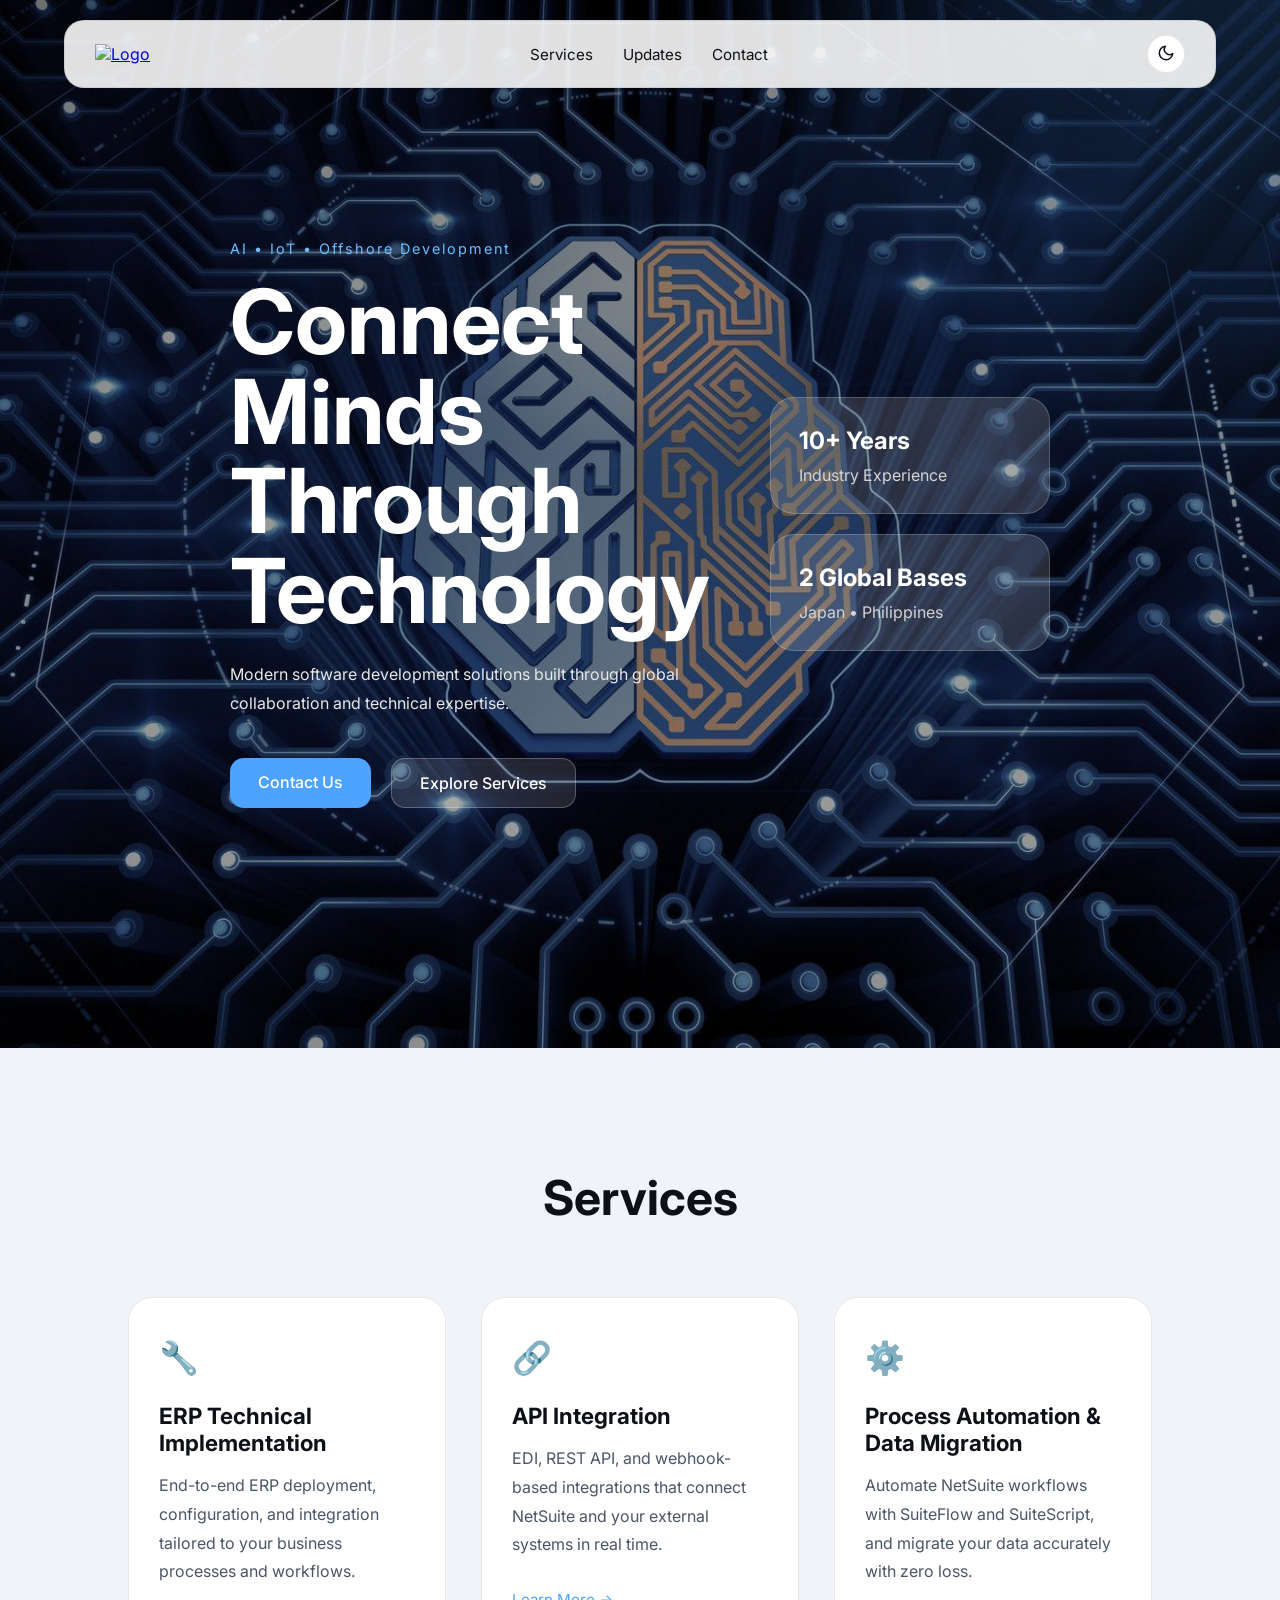
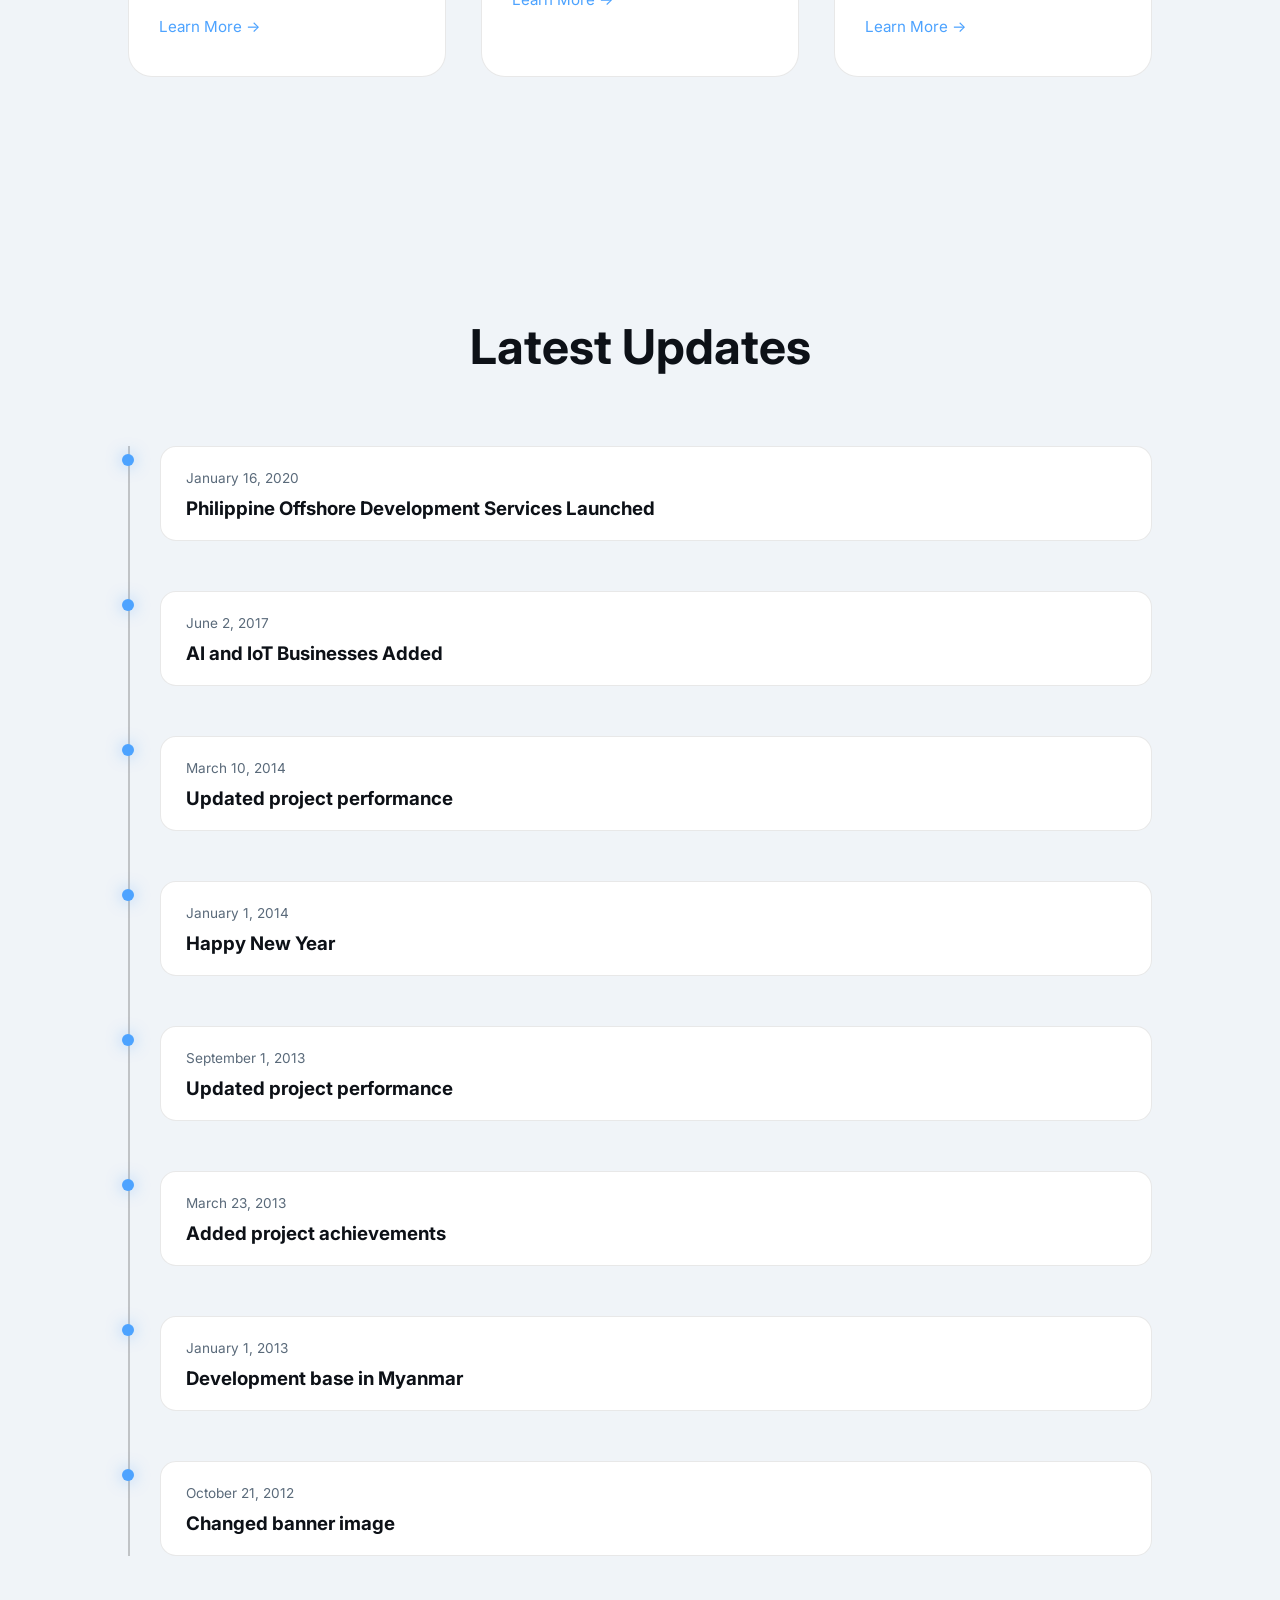
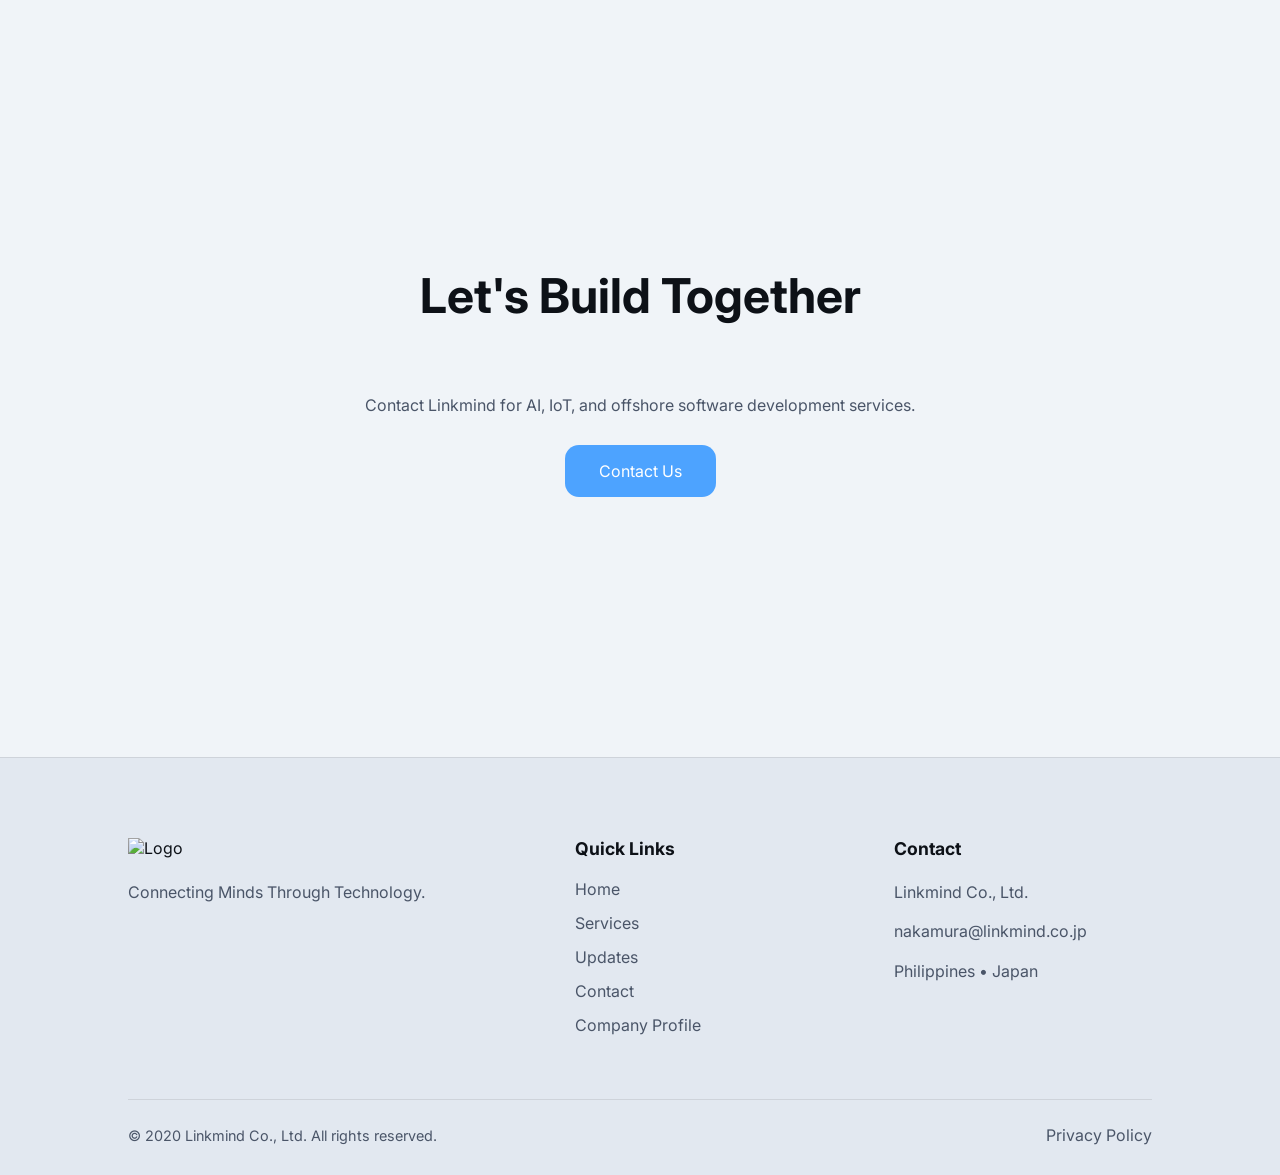
==== public/index.html @ dec4e2a1 "Big changes for new layout of website" ====
<!DOCTYPE html>
<html lang="en">

<head>
    <meta charset="UTF-8" />
    <meta name="viewport" content="width=device-width, initial-scale=1.0" />
    <title>LinkMind IT Solutions</title>
    <link rel="stylesheet" href="CSS/style.css" />
    <!-- Google Font -->
    <link href="https://fonts.googleapis.com/css2?family=Inter:wght@300;400;600&display=swap" rel="stylesheet">
    <link rel="stylesheet" href="https://cdnjs.cloudflare.com/ajax/libs/tabler-icons/3.35.0/tabler-icons.min.css">
</head>

<body>

    <!-- NAVBAR -->
    <header class="navbar">

        <a href="#hero">
            <img src="images/linkmind_logo.png" class="logo" alt="Logo">
        </a>

        <nav>
            <a href="#services">Services</a>
            <a href="#updates">Updates</a>
            <a href="#contact">Contact</a>
        </nav>

        <button class="theme-toggle" id="themeToggle" aria-label="Toggle light/dark mode">
            <span class="theme-icon"><svg xmlns="http://www.w3.org/2000/svg" width="18" height="18" viewBox="0 0 24 24" fill="none" stroke="currentColor" stroke-width="2" stroke-linecap="round" stroke-linejoin="round"><circle cx="12" cy="12" r="5"/><line x1="12" y1="1" x2="12" y2="3"/><line x1="12" y1="21" x2="12" y2="23"/><line x1="4.22" y1="4.22" x2="5.64" y2="5.64"/><line x1="18.36" y1="18.36" x2="19.78" y2="19.78"/><line x1="1" y1="12" x2="3" y2="12"/><line x1="21" y1="12" x2="23" y2="12"/><line x1="4.22" y1="19.78" x2="5.64" y2="18.36"/><line x1="18.36" y1="5.64" x2="19.78" y2="4.22"/></svg></span>
        </button>

    </header>


    <!-- HERO -->
    <section class="hero" id="hero">

        <div class="hero-overlay"></div>

        <div class="hero-container">

            <div class="hero-left fade">

                <p class="hero-tag">
                    AI • IoT • Offshore Development
                </p>

                <h1>
                    Connect Minds
                    <br>
                    Through Technology
                </h1>

                <p class="hero-description">
                    Modern software development solutions built through global collaboration and technical expertise.
                </p>

                <div class="hero-buttons">

                    <a href="#contact" class="hero-btn primary-btn">
                        Contact Us
                    </a>

                    <a href="#services" class="hero-btn secondary-btn">
                        Explore Services
                    </a>

                </div>

            </div>

            <div class="hero-right fade">

                <div class="hero-card">
                    <h3>10+ Years</h3>
                    <p>Industry Experience</p>
                </div>

                <div class="hero-card">
                    <h3>2 Global Bases</h3>
                    <p>Japan • Philippines </p>
                </div>

            </div>

        </div>

    </section>
    <!-- SERVICES -->
    <section id="services">

        <h2 class="section-title fade">
            Services
        </h2>

        <div class="services-grid">

            <div class="service-card fade" id="openErpModal">
                <div class="service-icon">🔧</div>
                <h3>ERP Technical Implementation</h3>
                <p>
                    End-to-end ERP deployment, configuration, and integration tailored to your business processes and workflows.
                </p>
                <span class="service-link">Learn More →</span>
            </div>

            <div class="service-card fade" id="openApiModal">
                <div class="service-icon">🔗</div>
                <h3>API Integration</h3>
                <p>
                    EDI, REST API, and webhook-based integrations that connect NetSuite and your external systems in real time.
                </p>
                <span class="service-link">Learn More →</span>
            </div>

            <div class="service-card fade" id="openAutoModal">
                <div class="service-icon">⚙️</div>
                <h3>Process Automation & Data Migration</h3>
                <p>
                    Automate NetSuite workflows with SuiteFlow and SuiteScript, and migrate your data accurately with zero loss.
                </p>
                <span class="service-link">Learn More →</span>
            </div>

        </div>

    </section>
        </div>
    </div>
    </div>

    <div id="companyModal" class="modal">

        <div class="modal-content">

            <span class="close-company">&times;</span>

            <h2 class="line-border text-color">Company Profile</h2>

            <div class="modal-scroll">
                <div class="modal-body">

                    <p>
                        Linkmind Inc.'s vision is to "connect people's hearts through IT."
                        While social networks allow sharing, they may not bridge generations
                        or cultural differences. Link Mind aims to connect minds in the real world.
                    </p>

                    <h3>Company Information</h3>
                    <ul>
                        <li><strong>Company Name:</strong> Linkmind Co., Ltd</li>
                        <li><strong>Date of Establishment:</strong> October 10, 2012</li>
                        <li><strong>Capital:</strong> 1,000,000 yen</li>
                        <li><strong>Representative:</strong> Takashi Nakamura</li>
                        <li><strong>Address:</strong> 4-40-12 Maekawa, Kawaguchi City, Saitama</li>
                        <li><strong>Contact:</strong> 080-1282-5854</li>
                    </ul>

                    <h3>Main Business Partners</h3>
                    <ul>
                        <li>Realcom Co., Ltd.</li>
                        <li>Orange One Co., Ltd.</li>
                        <li>TeamLab Co., Ltd.</li>
                        <li>Ubitec Co., Ltd.</li>
                        <li>Hinokiya Group Co., Ltd.</li>
                        <li>Haseko Systems Co., Ltd.</li>
                        <li>Change Co., Ltd.</li>
                        <li>Toyota Boshoku Asia</li>
                        <li>Wonder Corporation Co., Ltd.</li>
                        <li>AXSEED Co., Ltd.</li>
                        <li>Infobrain Co., Ltd.</li>
                        <li>OVOL ICT Solutions Inc.</li>
                        <li>Alitas Corporation</li>
                        <li>Technical Brain Co., Ltd.</li>
                        <li>Move Co., Ltd.</li>
                        <li>Tripod Works Co., Ltd.</li>
                        <li>X-Mobile Inc.</li>
                        <li>Manpower Group, Inc.</li>
                        <li>Zizon Co., Ltd.</li>
                        <li>Yamada Homes Co., Ltd.</li>
                        <li>National Institute of Health and Medical Sciences</li>
                        <li>Tama Home Co., Ltd.</li>
                    </ul>

                </div>
            </div>

        </div>
    </div>

    <!-- ERP MODAL -->
    <div id="erpModal" class="modal">
        <div class="modal-content">
            <span class="close-erp">&times;</span>
            <h2>ERP Technical Implementation</h2>
            <p style="color:#a0a0a0;margin-bottom:10px;">Oracle NetSuite — end-to-end implementation delivery</p>
            <hr class="modal-divider">

            <h3>What We Deliver</h3>
            <p>We provide full-cycle Oracle NetSuite implementation — from discovery and configuration through integration, testing, go-live, and post-launch support. Our team ensures your NetSuite environment is built to match your exact business processes, with every module, workflow, and customisation aligned before you go live.</p>

            <h3>Implementation Phases</h3>
            <ul>
                <li><strong>System Configuration</strong> — set up NetSuite modules (Financials, Inventory, CRM, Procurement), configure custom fields, forms, roles, and permissions aligned to your business structure</li>
                <li><strong>SuiteScript & SuiteFlow Customisation</strong> — develop custom scripts and workflows to handle business logic that goes beyond NetSuite's native configuration capabilities</li>
                <li><strong>Integration</strong> — connect NetSuite with your existing platforms such as e-commerce, payroll, and third-party tools via REST API, or EDI</li>
                <li><strong>Testing</strong> — conduct unit testing, system integration testing, and guided user acceptance testing with your team to validate every process before go-live</li>
                <li><strong>Post-Launch Support</strong> — hypercare support, bug resolution, performance monitoring, and ongoing NetSuite optimisation after go-live</li>
            </ul>

            <h3>Platforms & Technologies</h3>
            <ul>
                <li>Oracle NetSuite (ERP, CRM)</li>
                <li>SuiteCloud Development Framework (SDF)</li>
                <li>SuiteScript 2.x, SuiteFlow</li>
                <li>NetSuite REST API</li>
            </ul>

            <h3>Industries Served</h3>
            <p>We deliver NetSuite implementations across a range of industries, applying industry-specific module configurations and best practices to each engagement — with offshore delivery support from our Philippines and Japan teams.</p>
        </div>
    </div>

    <!-- API INTEGRATION MODAL -->
    <div id="apiModal" class="modal">
        <div class="modal-content">
            <span class="close-api">&times;</span>
            <h2>API Integration</h2>
            <p style="color:#a0a0a0;margin-bottom:10px;">Connecting your systems seamlessly — from REST APIs to real-time event-driven integrations.</p>
            <hr class="modal-divider">

            <h3>What We Deliver</h3>
            <p>We design, build, and maintain integrations that allow your business systems to communicate reliably in real time — eliminating data silos, reducing manual effort, and keeping your operations in sync across platforms.</p>

            <h3>1. API Integration (REST & Custom APIs)</h3>
            <p>We connect your platforms through modern REST APIs and custom-built integration layers, ensuring your data moves accurately and securely between systems.</p>
            <ul>
                <li><strong>NetSuite EDI Integration</strong> — map and sync EDI documents directly into NetSuite records such as Sales Orders, Vendor Bills, and Item Fulfillments</li>
                <li><strong>NetSuite REST API</strong> — read and write NetSuite records (Customers, Orders, Inventory, Financials) via REST</li>
                <li><strong>Custom RESTful APIs</strong> — design and build purpose-built APIs that expose your business logic to internal tools or third-party platforms</li>
                <li><strong>Authentication & Security</strong> — OAuth 2.0, Token-Based Auth, and API key management with HTTPS/TLS encryption on all endpoints</li>
            </ul>

            <h3>2. Webhook & Event-Based Integration</h3>
            <p>We implement event-driven architectures that allow NetSuite and your external systems to send and receive real-time data the moment something happens — no polling, no delays.</p>
            <ul>
                <li><strong>Outbound Webhooks from NetSuite</strong> — trigger instant notifications to external systems when records are created or updated (e.g. new Sales Order, fulfilled shipment, approved invoice)</li>
                <li><strong>Inbound Webhooks to NetSuite</strong> — receive real-time events from external platforms and automatically create or update NetSuite records</li>
                <li><strong>NetSuite SuiteScript Event Listeners</strong> — use User Event and Scheduled Scripts to react to record changes and push data to external endpoints in real time</li>
                <li><strong>End-to-End Event Logging</strong> — full audit trail of every event sent and received, with alerting for failed deliveries or unexpected payloads</li>
            </ul>

            <h3>Our Approach</h3>
            <p>We take an integration-first mindset — mapping your data flows before writing a single line of code, validating every field transformation, and building with error recovery in mind so your integrations stay reliable long after go-live.</p>
        </div>
    </div>

    <!-- PROCESS AUTOMATION & DATA MIGRATION MODAL -->
    <div id="autoModal" class="modal">
        <div class="modal-content">
            <span class="close-auto">&times;</span>
            <h2>Process Automation & Data Migration</h2>
            <p style="color:#a0a0a0;margin-bottom:10px;">Streamline your NetSuite workflows and move your data with confidence.</p>
            <hr class="modal-divider">

            <h3>What We Deliver</h3>
            <p>We help businesses eliminate manual bottlenecks and transition data safely into NetSuite — ensuring your operations run efficiently from day one and your records are accurate, complete, and ready to use.</p>

            <h3>1. Process Automation</h3>
            <p>We identify repetitive, manual tasks inside and around NetSuite and replace them with reliable automated workflows — freeing your team to focus on higher-value work.</p>
            <ul>
                <li><strong>NetSuite Workflow Automation (SuiteFlow)</strong> — configure approval flows, status transitions, email alerts, and field updates that trigger automatically based on record changes or scheduled conditions</li>
                <li><strong>SuiteScript Automation</strong> — write custom User Event, Scheduled, and Map/Reduce scripts to handle complex business logic that goes beyond native workflow capabilities</li>
                <li><strong>Saved Search & Report Scheduling</strong> — automate the delivery of key reports and saved searches to stakeholders on a daily, weekly, or monthly basis</li>
                <li><strong>Transaction Auto-Generation</strong> — automatically create Sales Orders, Purchase Orders, Invoices, or Fulfillments based on triggers such as inventory thresholds, customer activity, or incoming EDI/API data</li>
            </ul>

            <h3>2. Data Migration</h3>
            <p>We plan and execute structured, validated data migrations into NetSuite — whether you are moving from a legacy ERP, spreadsheets, or another platform — with zero data loss and minimal business disruption.</p>
            <ul>
                <li><strong>Data Assessment & Mapping</strong> — analyse your source data, identify gaps and duplicates, and map each field to the correct NetSuite record type (Customers, Vendors, Items, Transactions, etc.)</li>
                <li><strong>Data Cleansing & Standardisation</strong> — normalise formats, resolve inconsistencies, and enrich records before import to ensure clean, reliable data in NetSuite from day one</li>
                <li><strong>NetSuite CSV Import</strong> — use NetSuite's native CSV Import tool to load records accurately while respecting validation rules and mandatory fields</li>
                <li><strong>Post-Migration Reconciliation</strong> — verify record counts, financial balances, and key fields after migration to confirm data integrity before decommissioning legacy systems</li>
            </ul>

            <h3>Tools & Technologies</h3>
            <ul>
                <li>NetSuite SuiteFlow, SuiteScript 2.x (User Event, Scheduled, Map/Reduce, RESTlet)</li>
                <li>NetSuite CSV Import</li>
                <li>Excel / Google Sheets for data preparation and mapping templates</li>
            </ul>
        </div>
    </div>

    <!-- LATEST UPDATES -->
    <section class="news-section" id="updates">

        <h2 class="section-title fade">
            Latest Updates
        </h2>

        <div class="timeline">

            <div class="timeline-item fade">
                <div class="timeline-dot"></div>

                <div class="timeline-content">
                    <span class="date">January 16, 2020</span>

                    <h3 class="toggle">Philippine Offshore Development Services Launched</h3>

                    <div class="content-wrapper"><div class="content">
                        <p>
                            Linkmind Apps and Testing Inc., Angeles, Philippines, since January 2020 we have begun
                            accepting offshore software development services.
                        </p>
                        <p>
                            The cost per person-month is about 20～30% lower than the cost in Japan. In principle, the
                            service is in English, but a bridge SE (interpreter and engineer leader)
                        </p>
                        <p>
                            can be added to the development system (similar to the cost per person-month in Japan), so
                            contract development in Japanese is possible.
                        </p>
                        <p>
                            We have a wealth of young talent in the Philippines, so we will strengthen our recruitment
                            efforts in the future and further enhance our system.
                        </p>
                    </div></div>
                </div>
            </div>

            <div class="timeline-item fade">
                <div class="timeline-dot"></div>

                <div class="timeline-content">
                    <span class="date">June 2, 2017</span>

                    <h3 class="toggle">AI and IoT Businesses Added</h3>

                    <div class="content-wrapper"><div class="content">
                        <p>
                            We have launched a new AI and IoT business based on the know-how we have accumulated so far.
                        </p>
                    </div></div>
                </div>
            </div>
            <div class="timeline-item fade">
                <div class="timeline-dot"></div>

                <div class="timeline-content">
                    <span class="date">March 10, 2014</span>

                    <h3 class="toggle">Updated project performance</h3>

                    <div class="content-wrapper"><div class="content">
                        <p style="margin-bottom: 10px;">
                            Below, we have added the project results for September 2013 ～ February 2014.
                        </p>
                        <ul>
                            <li>
                                <p>- Work process management iPad app & management server system development</p>
                            </li>
                            <li>
                                <p>- Development of iOS7 compatible apps for existing iOS6 compatible iPad apps</p>
                            </li>
                        </ul>
                    </div></div>
                </div>
            </div>

            <div class="timeline-item fade">
                <div class="timeline-dot"></div>

                <div class="timeline-content">
                    <span class="date">January 1, 2014</span>

                    <h3 class="toggle">Happy New Year</h3>

                    <div class="content-wrapper"><div class="content">
                        <p>
                            Last year, we were able to proceed with the business together with all involved parties, and
                            we
                            were able to close the first fiscal year with a profit. Thank you very much.
                        </p>
                        <p>
                            We continued to work with you from October onwards for the second season onwards, and we
                            were
                            able to welcome the start of the new year safely.
                        </p>
                        <p>
                            This year, we will not only continue the work we have done so far, but will also challenge
                            ourselves to become a source of business for ourselves.
                        </p>
                        <p>
                            Thank you for your continued support this year.
                        </p>
                        <p style="margin-top: 20px;">
                            <strong>Representative Director Takashi Nakamura</strong>
                        </p>

                    </div></div>
                </div>
            </div>

            <div class="timeline-item fade">
                <div class="timeline-dot"></div>

                <div class="timeline-content">
                    <span class="date">September 1, 2013</span>

                    <h3 class="toggle">Updated project performance</h3>

                    <div class="content-wrapper"><div class="content">
                        <p style="margin-bottom: 10px;">
                            Below, April ～ August 2013 Project performance Added.
                        </p>
                        <ul>
                            <li>
                                <p>- Remote control server migration support for mobile carriers</p>
                            </li>
                            <li>
                                <p>- E-learning system development</p>
                            </li>
                            <li>
                                <p>- Survey entry system development</p>
                            </li>
                            <li>
                                <p>- SMS delivery service development</p>
                            </li>
                            <li>
                                <p>- Windows Remote Management Library Development</p>
                            </li>
                            <li>
                                <p>- Work Process Management iPad App & Management Server System Requirements Definition
                                </p>
                            </li>
                            <li>
                                <p>- Electronic approval system support services</p>
                            </li>
                            <li>
                                <p>- Digital processing support for electronic magazines</p>
                            </li>
                        </ul>

                    </div></div>
                </div>
            </div>

            <div class="timeline-item fade">
                <div class="timeline-dot"></div>

                <div class="timeline-content">
                    <span class="date">March 23, 2013</span>

                    <h3 class="toggle">Added project achievements</h3>

                    <div class="content-wrapper"><div class="content">
                        <p>
                            I think it's hard to tell from the names of each service what they're involved in or what
                            areas
                            they have strengths in,
                        </p>
                        <p>
                            so I can't include customer names or details of the cases, but I'd like you to refer to
                            them.
                        </p>
                        <p>
                            Thanks to you, we have been able to get involved in many projects in the six months since we
                            were established. Thank you very much.
                        </p>
                        <p>
                            From now on, we will focus on developing products and services independently so that we can
                            make
                            suggestions and contributions to our customers.
                        </p>
                        <p style="margin-top: 10px;">
                            We would like to continue to look forward to your continued support.
                        </p>

                    </div></div>
                </div>
            </div>

            <div class="timeline-item fade">
                <div class="timeline-dot"></div>

                <div class="timeline-content">
                    <span class="date">January 1, 2013</span>

                    <h3 class="toggle">Development base in Myanmar</h3>

                    <div class="content-wrapper"><div class="content">
                        <p style="margin-bottom: 10px;">
                            Happy New Year 2013. We would like to thank you for your continued support this year.
                        </p>
                        <p>
                            In December, we were able to connect with Myanmar and decided to create an offshore
                            development
                            base in Yangon.
                        </p>
                        <p>
                            We would like to start by partnering with local companies, securing and developing human
                            resources, and develop our business in Japan with a competitive edge.
                        </p>
                        <p>
                            From now on, we will focus on developing products and services independently so that we can
                            make
                            suggestions and contributions to our customers.
                        </p>
                        <p>
                            If you are a company considering expanding into Myanmar, please feel free to contact us and
                            we
                            will help you link with local networks, including those other than IT infrastructure.
                        </p>

                    </div></div>
                </div>
            </div>

            <div class="timeline-item fade">
                <div class="timeline-dot"></div>

                <div class="timeline-content">
                    <span class="date">October 21, 2012</span>

                    <h3 class="toggle">Changed banner image</h3>

                    <div class="content-wrapper"><div class="content">
                        <p style="margin-bottom: 10px;">
                            The origin of the company name is "link mind" ＝ "connect the heart".
                        </p>
                        <p>
                            In soccer, it's like forming a circle and trying to unite everyone.
                        </p>
                        <p>
                            I hope to be able to work in the power of IT to connect minds in real-world situations,
                        </p>
                        <p>
                            specifically bridging the gap between customers and engineers, and engineers and engineers.
                            With
                            that in mind, we changed the banner.
                        </p>

                    </div></div>
                </div>
            </div>

        </div>

    </section>

    <!-- CONTACT -->
    <section class="contact-cta" id="contact">

        <h2 class="section-title fade">
            Let's Build Together
        </h2>

        <p class="contact-description fade">
            Contact Linkmind for AI, IoT, and offshore software development services.
        </p>

        <button class="contact-open-btn fade" id="openContactModal">
            Contact Us
        </button>

        <div class="contact-modal" id="contactModal">

            <div class="contact-modal-content fade">

                <span class="contact-close">&times;</span>

                <h2>Contact Linkmind</h2>

                <p class="modal-subtitle">
                    Software Development & Offshore Services
                </p>

                <form id="contactForm">

                    <div class="input-group">
                        <input type="text" name="name" required>
                        <label>Name</label>
                    </div>

                    <div class="input-group">
                        <input type="tel" name="phone" inputmode="numeric" pattern="[0-9+\-\s()]+" required onkeypress="return /[0-9+\-\s()]/.test(event.key)" oninput="this.value=this.value.replace(/[^0-9+\-\s()]/g,'')">
                        <label>Phone Number</label>
                    </div>

                    <div class="input-group">
                        <input type="email" name="email" required pattern="[a-zA-Z0-9._%+\-]+@[a-zA-Z0-9.\-]+\.[a-zA-Z]{2,}" title="Please enter a valid email address (e.g. name@gmail.com)" oninput="this.setCustomValidity('')" oninvalid="this.setCustomValidity('Please enter a valid email address (e.g. name@gmail.com)')">
                        <label>Email Address</label>
                    </div>

                    <div class="input-group">
                        <textarea name="message" rows="5" required></textarea>
                        <label>Message</label>
                    </div>

                    <button type="submit" class="send-btn">
                        Send Message
                    </button>

                </form>

            </div>

        </div>
    </section>


    <!-- FOOTER -->
    <footer class="footer">

        <div class="footer-container">

            <!-- LEFT -->

            <div class="footer-brand">

                <img src="images/linkmind_logo.png" class="footer-logo" alt="Logo">

                <p>
                    Connecting Minds Through Technology.
                </p>

            </div>


            <!-- CENTER -->

            <div class="footer-links">

                <h3>Quick Links</h3>

                <a href="#hero">Home</a>

                <a href="#services">Services</a>

                <a href="#updates">Updates</a>

                <a href="#contact">Contact</a>

                <a href="#" id="openCompanyModal">Company Profile</a>

            </div>


            <!-- RIGHT -->

            <div class="footer-contact">

                <h3>Contact</h3>

                <p>Linkmind Co., Ltd.</p>

                <p>nakamura@linkmind.co.jp</p>

                <p>Philippines • Japan</p>

            </div>

        </div>


        <!-- BOTTOM -->

        <div class="footer-bottom">

            <p>
                © 2020 Linkmind Co., Ltd. All rights reserved.
            </p>

            <a href="privacy.html">
                Privacy Policy
            </a>

        </div>
        <div id="toast">
            <div id="toast-icon" class="toast-icon-wrap"><i id="toast-icon-i" class="ti"></i></div>
            <div class="toast-text">
                <p id="toast-title"></p>
                <p id="toast-sub"></p>
            </div>
        </div>
    </footer>

    <script src="JS/fade_effect.js"></script>
    <script src="JS/company_profile.js"></script>
    <script src="JS/updates_toggle.js"></script>
    <script src="JS/homeshrink_effect.js"></script>
    <script src="JS/contact_modal.js"></script>
    <script src="JS/contactForm.js"></script>
    <script src="JS/show_toast.js"></script>
    <script src="JS/services_modal.js"></script>
    <script src="JS/theme_toggle.js"></script>

</body>

</html>
---- public/CSS/style.css ----
* 
{
  margin: 0;
  padding: 0;
  box-sizing: border-box;
  font-family: 'Inter', sans-serif;
}

html {
  scroll-behavior: smooth;
}

body {
  background-color: #0f0f0f;
}

body::before {
  content: "";
  position: fixed;
  inset: 0;
  background: radial-gradient(circle at top, rgba(77,163,255,0.08), transparent 50%);
  pointer-events: none;
}

.container {
  max-width: 1200px;
  margin: auto;
}

.navbar {
  position: fixed;
  will-change: transform;
  transform: translateZ(0);
  top: 20px;
  left: 50%;
  transform: translateX(-50%);

  width: 90%;
  max-width: 1200px;

  display: flex;
  justify-content: space-between;
  align-items: center;

  padding: 14px 30px;

  background: rgba(15,15,15,0.55);
  border: 1px solid rgba(255,255,255,0.08);

  border-radius: 20px;

  z-index: 9999;
}

.navbar nav {
  display: flex;
  gap: 30px;
}

.navbar nav a {
  color: #ffffff;
  text-decoration: none;
  font-size: 0.95rem;
  transition: 0.3s;
}

.navbar nav a:hover {
  color: #4da3ff;
}

.logo {
  height: clamp(28px, 5vw, 42px);
  width: auto;
}
/* HERO SECTION */
.hero {
  position: relative;
  min-height: 100vh;
  background:
  linear-gradient(to bottom,
  rgba(0,0,0,0.65),
  rgba(0,0,0,0.55)),
  url("../images/cover_photo.jpg") center/cover no-repeat;

  display: flex;
  align-items: center;

  overflow: hidden;
}

.hero-overlay {
  position: absolute;
  inset: 0;

  background:
  radial-gradient(circle at top right,
  rgba(77,163,255,0.18),
  transparent 35%);
}

.hero-container {
  position: relative;
  z-index: 2;

  width: 100%;
  max-width: 1300px;

  margin: auto;

  padding: 120px 10%;

  display: grid;
  grid-template-columns: 1fr 1fr;
  gap: 60px;

  align-items: center;
}

.hero-left {
  color: white;
}

.hero-tag {
  color: #4da3ff;
  margin-bottom: 20px;
  letter-spacing: 2px;
  font-size: 0.9rem;
}

.hero-left h1 {
  font-size: clamp(3rem, 7vw, 6rem);
  line-height: 1;
  margin-bottom: 25px;
}

.hero-description {
  color: #d0d0d0;
  line-height: 1.8;
  max-width: 600px;
  margin-bottom: 40px;
}

.hero-buttons {
  display: flex;
  gap: 20px;
  flex-wrap: wrap;
}

.hero-btn {
  padding: 14px 28px;
  border-radius: 14px;
  text-decoration: none;
  transition: 0.3s;
  font-weight: 500;
}

.hero-btn:hover {
  transform: translateY(-2px);
  box-shadow: 0 10px 25px rgba(77,163,255,0.2);
}

.primary-btn {
  background: #4da3ff;
  color: white;
}

.primary-btn:hover {
  transform: translateY(-3px);
}

.secondary-btn {
  border: 1px solid rgba(255,255,255,0.15);
  color: white;
  background: rgba(255,255,255,0.05);
}

.secondary-btn:hover {
  background: rgba(255,255,255,0.1);
}

.hero-right {
  display: flex;
  flex-direction: column;
  gap: 20px;
}

.hero-card {
  padding: 28px;

  background: rgba(255,255,255,0.06);

  border: 1px solid rgba(255,255,255,0.08);

  border-radius: 24px;
  color: white;
  transition: transform 0.25s ease, border-color 0.25s ease;
}

.hero-card:hover {
  transform: translateY(-5px);
  transition: transform 0.25s ease, border-color 0.25s ease;
  border-color: rgba(77,163,255,0.4);
}

.hero-card h3 {
  font-size: 1.5rem;
  margin-bottom: 10px;
}

.hero-card p {
  color: #bdbdbd;
}


/* =========================
   SERVICES SECTION
========================= */

#services {
  background: #0f0f0f;
  color: white;
}

section {
  padding: 120px 10%;
}

.section-title {
  color: white;
  text-align: center;
  font-size: clamp(2rem, 4vw, 3rem);
  margin-bottom: 70px;
}

.services-grid {
  display: grid;
  grid-template-columns: repeat(auto-fit, minmax(280px, 1fr));
  gap: 35px;
}

.service-card {
  background: #181818;
  border: 1px solid rgba(255,255,255,0.08);
  border-radius: 24px;
  padding: 40px 30px;
  transition: transform 0.25s ease, border-color 0.25s ease;
  cursor: pointer;
  position: relative;
  overflow: hidden;
  contain: layout style;
  transform: translateZ(0);
}

.service-card::before {
  content: "";

  position: absolute;
  inset: 0;

  background:
  radial-gradient(circle at top right,
  rgba(77,163,255,0.12),
  transparent 40%);

  opacity: 0;

  transition: 0.4s;
}

.service-card:hover::before {
  opacity: 1;
}

.service-card:hover {
  transform: translateY(-6px);
  transition: transform 0.25s ease, border-color 0.25s ease;
  border-color: rgba(77,163,255,0.3);
}

.service-icon {
  font-size: 2rem;
  margin-bottom: 25px;
}

.service-card h3 {
  color: white;
  font-size: 1.4rem;
  margin-bottom: 15px;
}

.service-card p {
  color: #a9a9a9;
  line-height: 1.8;
  margin-bottom: 30px;
}

.service-link {
  color: #4da3ff;
  font-size: 0.95rem;
}

/* =========================
   MOBILE RESPONSIVE
========================= */

@media (max-width: 900px) {

  .hero-container {
    grid-template-columns: 1fr;
  }

  .hero-right {
    margin-top: 20px;
  }

  .navbar {
    padding: 12px 20px;
  }

  .navbar nav {
    gap: 15px;
  }

}

@media (max-width: 600px) {

  .navbar nav a {
    font-size: 0.8rem;
  }

  .hero-left h1 {
    line-height: 1.1;
  }

  .hero-buttons {
    flex-direction: column;
  }

  .hero-btn {
    width: 100%;
    text-align: center;
  }

}

/* ANIMATION */
.fade {
  opacity: 0;
  transform: translateY(24px);
  transition: opacity 0.5s ease, transform 0.5s ease;
  will-change: opacity, transform;
}

.fade.show {
  opacity: 1;
  transform: translateY(0);
  will-change: auto;
}

.modal {
  position: fixed;
  inset: 0;
  background: rgba(0,0,0,0.82);
  display: none;
  justify-content: center;
  align-items: center;
  z-index: 99999;
  padding: 20px;
  transform: translateZ(0);
}

.modal-content {
  width: 100%;
  max-width: 850px;
  max-height: 90vh;
  overflow-y: auto;
  background: #141414;
  border: 1px solid rgba(255,255,255,0.08);
  border-radius: 30px;
  padding: 50px;
  position: relative;
  animation: modalFade 0.25s ease;
  color: white;
  will-change: transform, opacity;
  transform: translateZ(0);
  overscroll-behavior: contain;
}


/* Smooth animation */

@keyframes modalFade {
  from { opacity: 0; transform: translateY(16px); }
  to   { opacity: 1; transform: translateY(0); }
}

/* Close button */
.close, .close-project, .close-company, .close-contact, .close-erp, .close-api, .close-auto {
   position: absolute;

  top: 20px;
  right: 25px;

  font-size: 28px;

  cursor: pointer;

  color: #ffffff;

  transition: 0.3s;
}

.modal-content h2 {

  font-size: 2.3rem;

  margin-bottom: 15px;
}

.modal-content h3 {

  margin-top: 35px;

  margin-bottom: 15px;

  color: #4da3ff;

  font-size: 1.2rem;
}

.modal-content p {

  color: #c2c2c2;

  line-height: 1.9;
}

.modal-content ul {

  margin-top: 15px;

  padding-left: 25px;
}

.modal-content li {

  color: #bdbdbd;

  margin-bottom: 10px;

  line-height: 1.7;
}


/* Divider */

.modal-divider {

  margin: 30px 0;

  border-top: 1px solid rgba(255,255,255,0.08);
}


/* Scrollbar */

.modal-content::-webkit-scrollbar {
  width: 6px;
}

.modal-content::-webkit-scrollbar-thumb {

  background: rgba(255,255,255,0.15);

  border-radius: 20px;
}

.timeline {
  position: relative;
  margin-top: 60px;
  padding-left: 30px;
  border-left: 2px solid var(--timeline-line);
}

.timeline-item {
  position: relative;
  margin-bottom: 50px;
}

.timeline-dot {
  position: absolute;
  left: -38px;
  top: 8px;
  width: 12px;
  height: 12px;
  border-radius: 50%;
  background: #4da3ff;
  box-shadow: 0 0 15px rgba(77,163,255,0.5);
}

.timeline-content {
  background: var(--card-bg);
  padding: 20px 25px;
  border-radius: 16px;
  border: 1px solid var(--border);
  transition: transform 0.25s ease, border-color 0.25s ease;
}

.timeline-content:hover {
  transform: translateY(-4px);
  border-color: rgba(77,163,255,0.3);
}

.date {
  font-size: 0.85rem;
  color: #888;
}

.timeline-content h3 {
  margin-top: 10px;
  color: white;
  cursor: pointer;
  transition: 0.3s;
}

.timeline-content h3:hover {
  color: #4da3ff;
}

.content-wrapper {
  display: grid;
  grid-template-rows: 0fr;
  transition: grid-template-rows 0.4s ease;
}

.timeline-item.active .content-wrapper {
  grid-template-rows: 1fr;
}

.content {
  overflow: hidden;
  color: #bbb;
  min-height: 0;
}

.timeline-item.active .content {
  margin-top: 10px;
}

/* =========================
   CONTACT CTA
========================= */

.contact-cta {
  text-align: center;
  padding: 140px 10%;
}

.contact-description {
  color: #888;
}

.contact-open-btn {
  margin-top: 30px;

  padding: 16px 34px;

  border: none;

  border-radius: 14px;

  background: #4da3ff;

  color: white;

  font-size: 1rem;

  cursor: pointer;

}

.contact-open-btn:hover {
  transform: translateY(-3px);

  box-shadow: 0 10px 25px rgba(77,163,255,0.3);
}


/* =========================
   CONTACT MODAL
========================= */

.contact-modal {
  position: fixed;
  inset: 0;
  background: rgba(0,0,0,0.82);
  display: none;
  justify-content: center;
  align-items: center;
  z-index: 99999;
  transform: translateZ(0);
}

.contact-modal-content {
  width: 90%;
  max-width: 550px;
  background: #141414;
  border: 1px solid rgba(255,255,255,0.08);
  border-radius: 28px;
  padding: 50px 40px;
  position: relative;
  animation: modalFade 0.25s ease;
  will-change: transform, opacity;
  transform: translateZ(0);
  overscroll-behavior: contain;
}

/* modalFade defined above */

.contact-modal-content h2 {
  color: white;
  margin-bottom: 10px;
}

.modal-subtitle {
  color: #999;
  margin-bottom: 35px;
}

.contact-close {
  position: absolute;
  top: 20px;
  right: 25px;

  font-size: 28px;

  color: white;

  cursor: pointer;
}


/* =========================
   INPUTS
========================= */

.input-group {
  position: relative;
  margin-bottom: 28px;
}

.input-group input,
.input-group textarea {
  width: 100%;

  padding: 18px 15px;

  background: rgba(255,255,255,0.04);

  border: 1px solid rgba(255,255,255,0.08);

  border-radius: 14px;

  color: white;

  outline: none;

  font-size: 1rem;
}

.input-group label {
  position: absolute;

  left: 16px;
  top: 18px;

  color: #888;

  pointer-events: none;

  transition: 0.3s;

  background: transparent;
}

.input-group input:focus + label,
.input-group input:valid + label,
.input-group textarea:focus + label,
.input-group textarea:valid + label {

  top: -10px;

  left: 12px;

  font-size: 0.8rem;

  color: #4da3ff;

  background: #141414;

  padding: 0 6px;
}

.send-btn {
  width: 100%;

  padding: 16px;

  border: none;

  border-radius: 14px;

  background: #4da3ff;

  color: white;

  font-size: 1rem;

  cursor: pointer;

  transition: 0.3s;
}

.send-btn:hover {
  transform: translateY(-2px);

  box-shadow: 0 10px 25px rgba(77,163,255,0.25);
}

.footer {

  background: #0b0b0b;

  border-top: 1px solid rgba(255,255,255,0.08);

  padding: 80px 10% 30px;

  margin-top: 120px;
}

.footer-container {

  display: grid;

  grid-template-columns:
  1.5fr
  1fr
  1fr;

  gap: 60px;

  margin-bottom: 50px;
}


/* Brand */

.footer-brand p {

  color: #999;

  margin-top: 20px;

  line-height: 1.8;

  max-width: 300px;
}

.footer-logo {

  height: 45px;

  width: auto;
}


/* Links */

.footer-links h3,
.footer-contact h3 {

  color: white;

  margin-bottom: 20px;

  font-size: 1.1rem;
}

.footer-links {

  display: flex;

  flex-direction: column;
}

.footer-links a {

  color: #999;

  text-decoration: none;

  margin-bottom: 14px;

  transition: 0.3s;
}

.footer-links a:hover {

  color: #4da3ff;

  transform: translateX(4px);
}


/* Contact */

.footer-contact p {

  color: #999;

  margin-bottom: 12px;

  line-height: 1.7;
}


/* Bottom */

.footer-bottom {

  padding-top: 25px;

  border-top: 1px solid rgba(255,255,255,0.08);

  display: flex;

  justify-content: space-between;

  align-items: center;

  flex-wrap: wrap;

  gap: 20px;
}

.footer-bottom p {

  color: #777;

  font-size: 0.9rem;
}

.footer-bottom a {

  color: #999;

  text-decoration: none;

  transition: 0.3s;
}

.footer-bottom a:hover {

  color: #4da3ff;
}


/* =========================
   MOBILE
========================= */

@media (max-width: 900px) {

  .footer-container {

    grid-template-columns: 1fr;

    gap: 40px;
  }

  .footer-bottom {

    flex-direction: column;

    align-items: flex-start;
  }

}

#toast {
  position: fixed;
  top: 30px;
  right: 30px;

  display: flex;
  align-items: center;
  gap: 12px;

  min-width: 280px;
  max-width: 360px;

  padding: 14px 18px;

  border-radius: 14px;

  border: 0.5px solid transparent;

  z-index: 999999;

  opacity: 0;

  transform: translateY(-20px);

  transition: opacity 0.3s ease, transform 0.3s ease;

  pointer-events: none;
}

#toast.show {
  opacity: 1;
  transform: translateY(0);
}

.toast-icon-wrap {
  width: 32px;
  height: 32px;
  border-radius: 50%;
  display: flex;
  align-items: center;
  justify-content: center;
  flex-shrink: 0;
  border: 1.5px solid transparent;
}

.toast-icon-wrap i {
  font-size: 16px;
}

.toast-text {
  flex: 1;
  min-width: 0;
}

#toast-title {
  font-size: 14px;
  font-weight: 600;
  margin: 0 0 2px;
}

#toast-sub {
  font-size: 12px;
  margin: 0;
  color: rgba(255,255,255,0.75);
}

/* SENDING — blue */
#toast.sending {
  background: #0d2b4f;
  border-color: #4da3ff;
}
#toast.sending .toast-icon-wrap {
  background: rgba(77,163,255,0.15);
  border-color: #4da3ff;
}
#toast.sending .toast-icon-wrap i,
#toast.sending #toast-title {
  color: #7cc0ff;
}

/* SUCCESS — green */
#toast.success {
  background: #0f3322;
  border-color: #22c55e;
}
#toast.success .toast-icon-wrap {
  background: rgba(34,197,94,0.15);
  border-color: #22c55e;
}
#toast.success .toast-icon-wrap i,
#toast.success #toast-title {
  color: #4ade80;
}

/* ERROR — red */
#toast.error {
  background: #3a1414;
  border-color: #ef4444;
}
#toast.error .toast-icon-wrap {
  background: rgba(239,68,68,0.15);
  border-color: #ef4444;
}
#toast.error .toast-icon-wrap i,
#toast.error #toast-title {
  color: #f87171;
}

/* NETWORK — amber */
#toast.network {
  background: #3a2a0d;
  border-color: #f59e0b;
}
#toast.network .toast-icon-wrap {
  background: rgba(245,158,11,0.15);
  border-color: #f59e0b;
}
#toast.network .toast-icon-wrap i,
#toast.network #toast-title {
  color: #fbbf24;
}

body.light #toast-sub {
  color: rgba(0,0,0,0.6);
}

body.light #toast.sending   { background: #e6f1fb; }
body.light #toast.success   { background: #eafaf0; }
body.light #toast.error     { background: #fdecea; }
body.light #toast.network   { background: #fef6e6; }


/* =========================
   THEME VARIABLES
========================= */

:root {
  --bg:           #0f0f0f;
  --bg-secondary: #181818;
  --card-bg:      #181818;
  --modal-bg:     #141414;
  --text:         #ffffff;
  --text-muted:   #a9a9a9;
  --text-subtle:  #bdbdbd;
  --border:       rgba(255,255,255,0.08);
  --accent:       #4da3ff;
  --navbar-bg:    rgba(15,15,15,0.85);
  --hero-overlay: rgba(0,0,0,0.65);
  --hero-overlay2:rgba(0,0,0,0.55);
  --glow:         rgba(77,163,255,0.08);
  --footer-bg:    #0b0b0b;
  --input-bg:     rgba(255,255,255,0.04);
  --input-border: rgba(255,255,255,0.08);
  --overlay-bg:   rgba(0,0,0,0.82);
  --timeline-line: rgba(255,255,255,0.15);
}

body.light {
  --bg:           #f0f4f8;
  --bg-secondary: #ffffff;
  --card-bg:      #ffffff;
  --modal-bg:     #ffffff;
  --text:         #0d1117;
  --text-muted:   #4a5568;
  --text-subtle:  #5a6a7a;
  --border:       rgba(0,0,0,0.09);
  --accent:       #1a7fd4;
  --navbar-bg:    rgba(255,255,255,0.88);
  --hero-overlay: rgba(0,0,0,0.45);
  --hero-overlay2:rgba(0,0,0,0.35);
  --glow:         rgba(26,127,212,0.06);
  --footer-bg:    #e2e8f0;
  --input-bg:     rgba(0,0,0,0.04);
  --input-border: rgba(0,0,0,0.12);
  --overlay-bg:   rgba(0,0,0,0.6);
  --timeline-line: rgba(0,0,0,0.2);
}


/* =========================
   APPLY THEME VARS
========================= */

body {
  background-color: var(--bg);
  color: var(--text);
  transition: background-color 0.3s ease, color 0.3s ease;
}

body::before {
  background: radial-gradient(circle at top, var(--glow), transparent 50%);
}

.navbar {
  background: var(--navbar-bg);
  border-color: var(--border);
}

.navbar nav a {
  color: var(--text);
}

#services,
.why-section,
.news-section {
  background: var(--bg);
}

.section-title {
  color: var(--text);
}

.service-card {
  background: var(--card-bg);
  border-color: var(--border);
}

.service-card h3 {
  color: var(--text);
}

.service-card p {
  color: var(--text-muted);
}

.hero {
  background:
    linear-gradient(to bottom, var(--hero-overlay), var(--hero-overlay2)),
    url("../images/cover_photo.jpg") center/cover no-repeat;
}

.hero-card {
  background: rgba(255,255,255,0.06);
  border-color: var(--border);
}

body.light .hero-card {
  background: rgba(255,255,255,0.18);
}

.hero-card p {
  color: var(--text-subtle);
}

.modal {
  background: var(--overlay-bg);
}

.modal-content {
  background: var(--modal-bg);
  border-color: var(--border);
  color: var(--text);
}

.modal-content p {
  color: var(--text-muted);
}

.modal-content li {
  color: var(--text-subtle);
}

.contact-modal {
  background: var(--overlay-bg);
}

.contact-modal-content {
  background: var(--modal-bg);
  border-color: var(--border);
}

.contact-modal-content h2 {
  color: var(--text);
}

.input-group input,
.input-group textarea {
  background: var(--input-bg);
  border-color: var(--input-border);
  color: var(--text);
}

.input-group label {
  color: var(--text-muted);
}

.input-group input:focus + label,
.input-group input:valid + label,
.input-group textarea:focus + label,
.input-group textarea:valid + label {
  background: var(--modal-bg);
}

.timeline-content {
  background: var(--card-bg);
  border-color: var(--border);
}

.timeline-content h3 {
  color: var(--text);
}

.content {
  color: var(--text-muted);
}

.footer {
  background: var(--footer-bg);
  border-color: var(--border);
}

.footer-brand p,
.footer-links a,
.footer-contact p,
.footer-bottom p {
  color: var(--text-muted);
}

.footer-links h3,
.footer-contact h3 {
  color: var(--text);
}

.footer-bottom {
  border-color: var(--border);
}

.footer-bottom a {
  color: var(--text-muted);
}

.date {
  color: var(--text-subtle);
}

.hero-description {
  color: var(--text-subtle);
}

.secondary-btn {
  border-color: var(--border);
  color: var(--text);
}

body.light .secondary-btn {
  background: rgba(0,0,0,0.06);
  border-color: rgba(0,0,0,0.15);
}

.contact-description {
  color: var(--text-muted);
}

.modal-subtitle {
  color: var(--text-muted);
}


/* =========================
   THEME TOGGLE BUTTON
========================= */

.theme-toggle {
  background: var(--card-bg);
  border: 1px solid var(--border);
  border-radius: 50%;
  width: 38px;
  height: 38px;
  display: flex;
  align-items: center;
  justify-content: center;
  cursor: pointer;
  color: #ffffff;
  transition: border-color 0.25s ease, transform 0.25s ease, background 0.3s ease, color 0.3s ease;
  flex-shrink: 0;
}

body.light .theme-toggle {
  color: #0d1117;
}

.theme-toggle:hover {
  border-color: var(--accent);
  transform: scale(1.1) rotate(15deg);
}

/* =========================
   HERO TEXT — always white (dark image overlay)
========================= */
.hero-left,
.hero-left h1,
.hero-card h3 {
  color: #ffffff !important;
}

.hero-tag {
  color: #6dbfff !important;
}

.hero-description {
  color: #e8e8e8 !important;
}

.hero-card p {
  color: #d4d4d4 !important;
}

body.light .hero-card {
  background: rgba(255,255,255,0.15);
  border-color: rgba(255,255,255,0.2);
}

body.light .secondary-btn {
  color: #ffffff;
  background: rgba(255,255,255,0.12);
  border-color: rgba(255,255,255,0.25);
}

/* Timeline toggle text */
body.light .timeline-content h3 {
  color: var(--text);
}

/* Modal close button always visible */
.close, .close-project, .close-company,
.close-erp, .close-api, .close-auto {
  color: var(--text);
}

/* Section backgrounds */
body.light #services,
body.light .news-section,
body.light .contact-cta {
  background: var(--bg);
}

/* Footer links always readable */
body.light .footer-links a:hover,
body.light .footer-bottom a:hover,
body.light .navbar nav a:hover {
  color: var(--accent);
}
/* Remove number input spinners */
input[type="number"]::-webkit-inner-spin-button,
input[type="number"]::-webkit-outer-spin-button {
  -webkit-appearance: none;
  margin: 0;
}
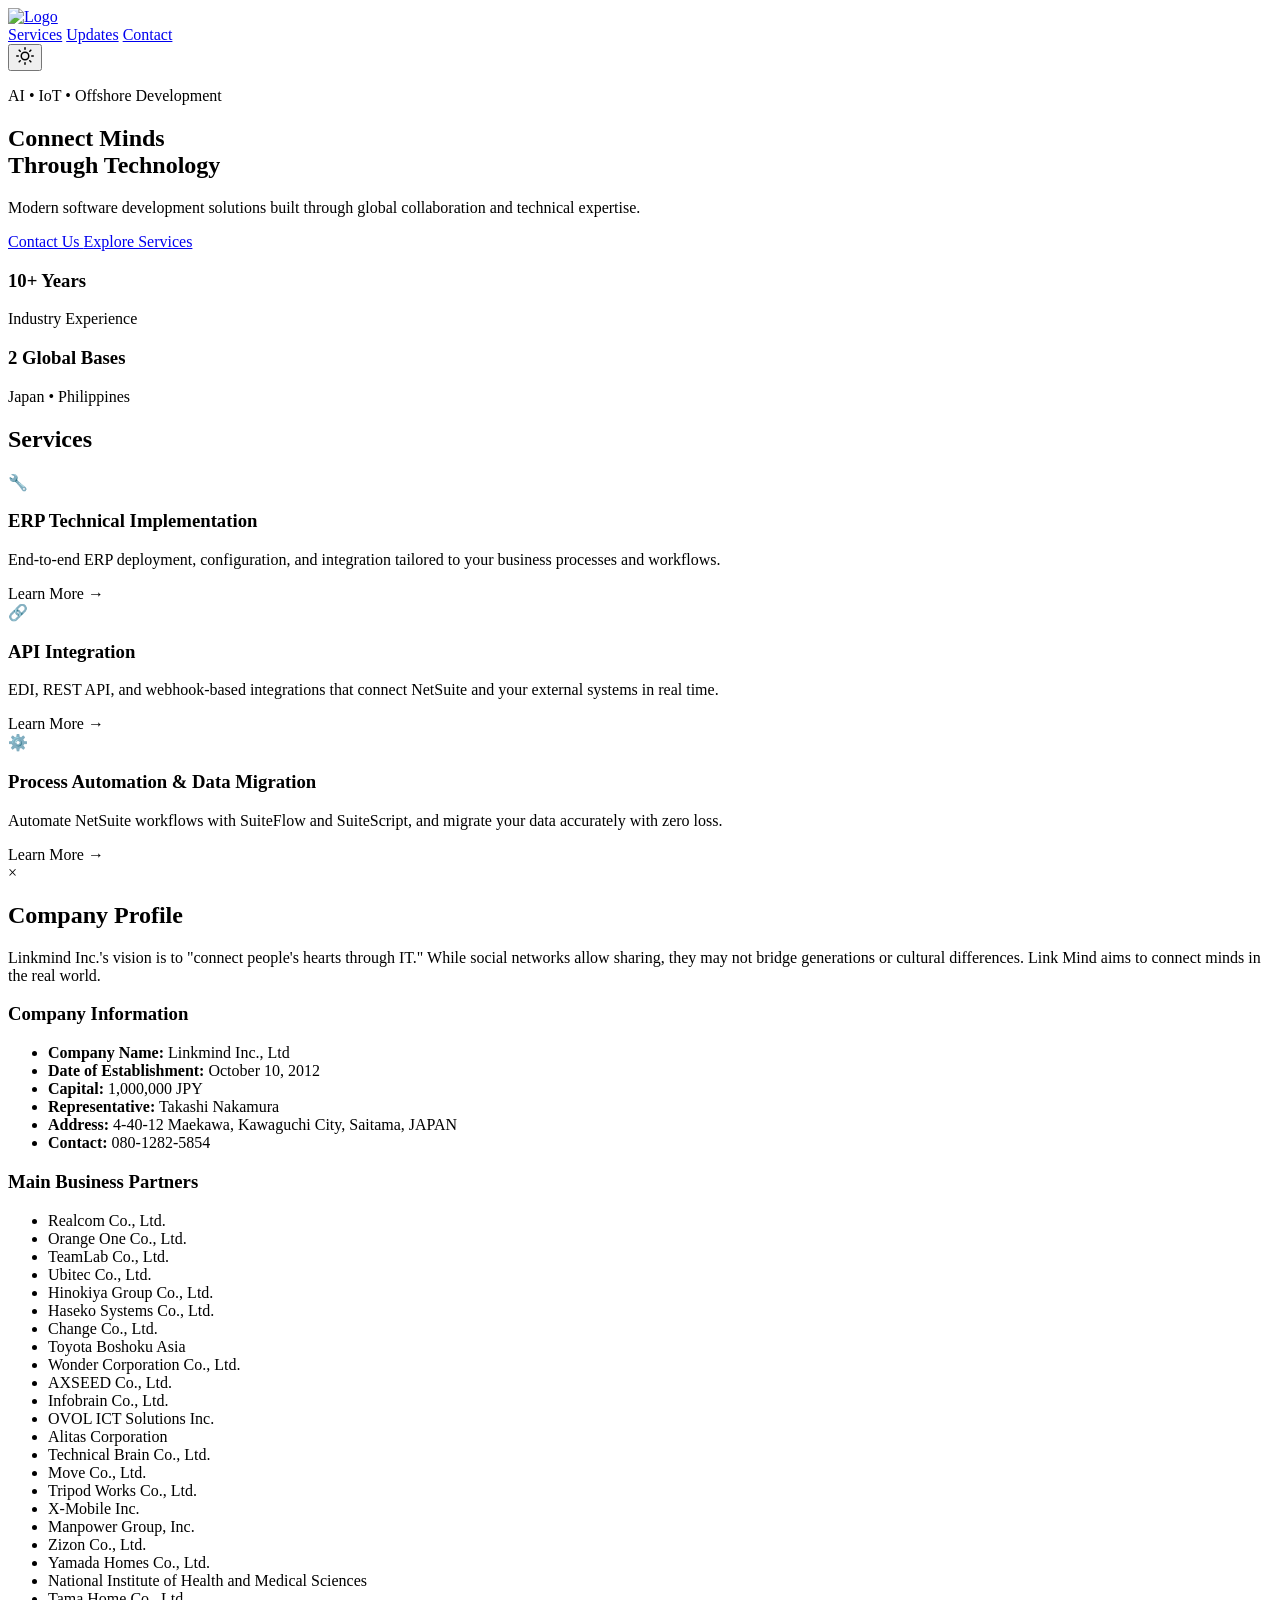
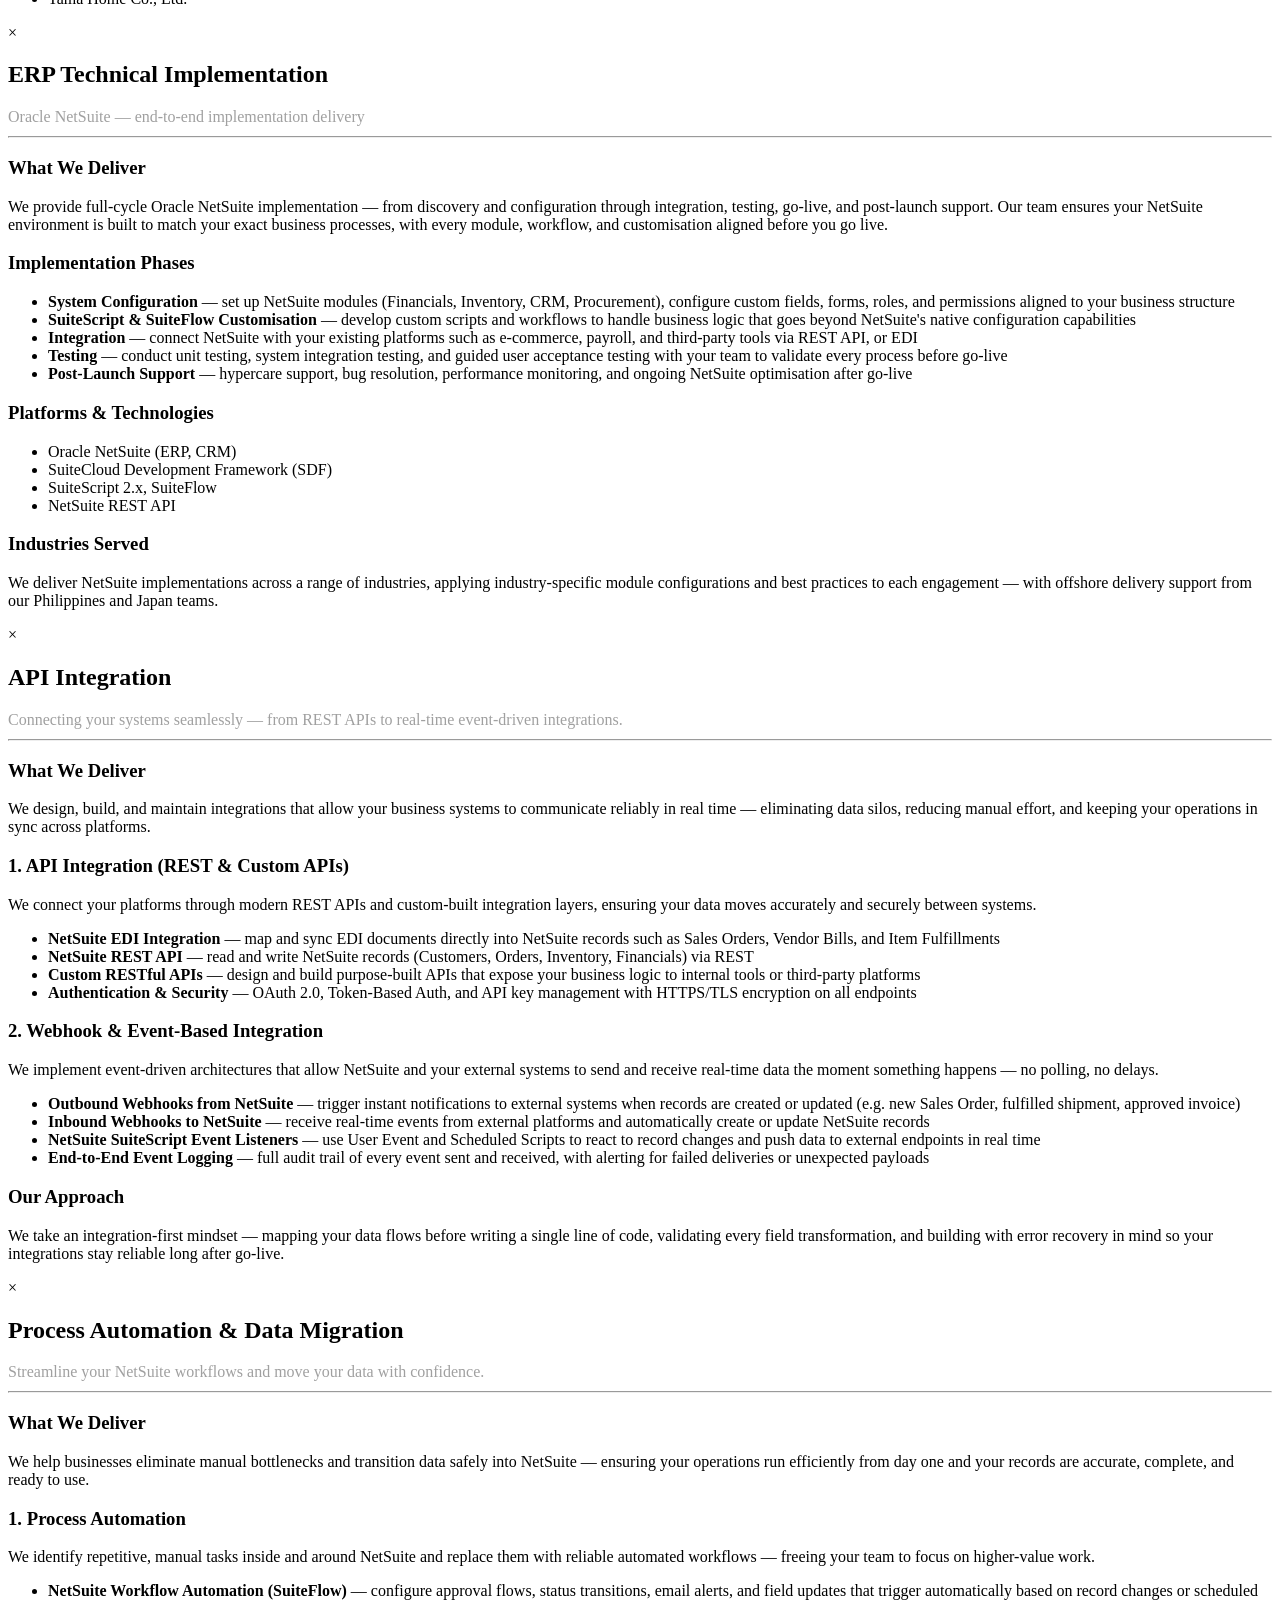
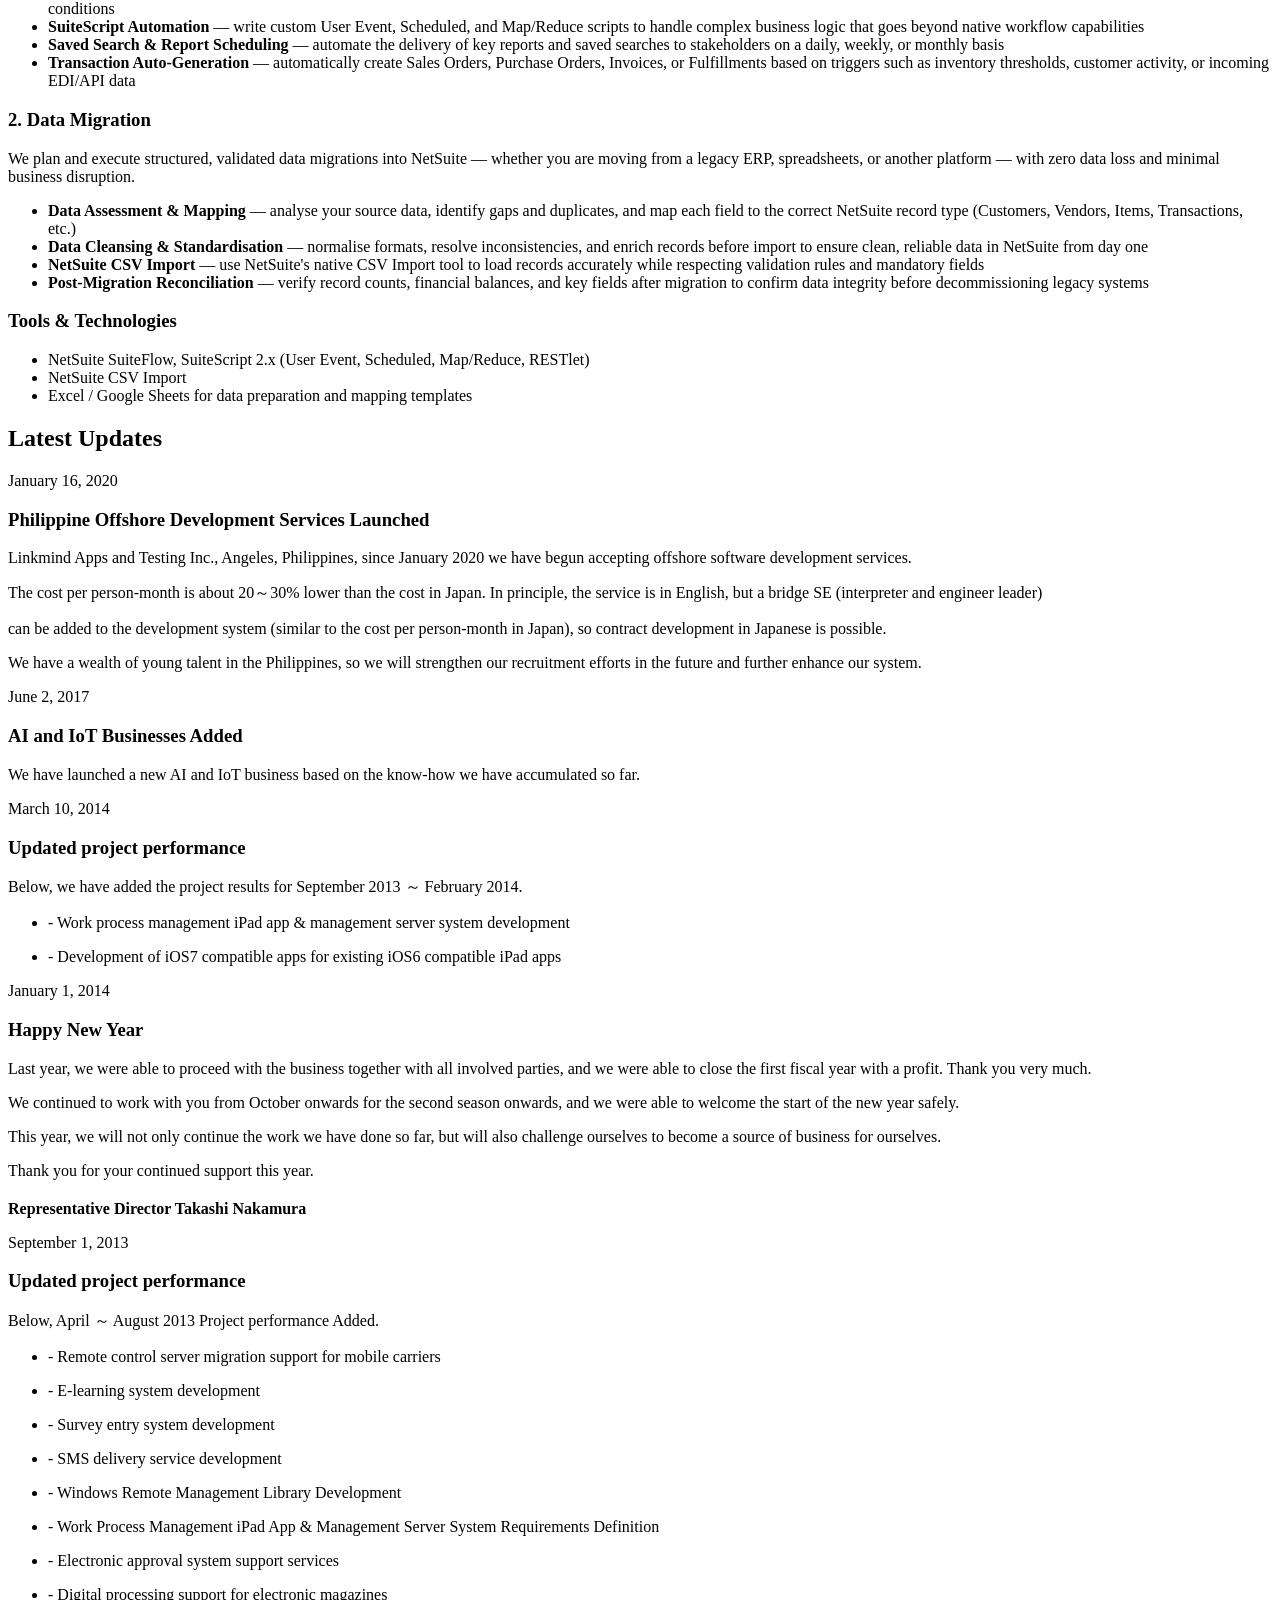
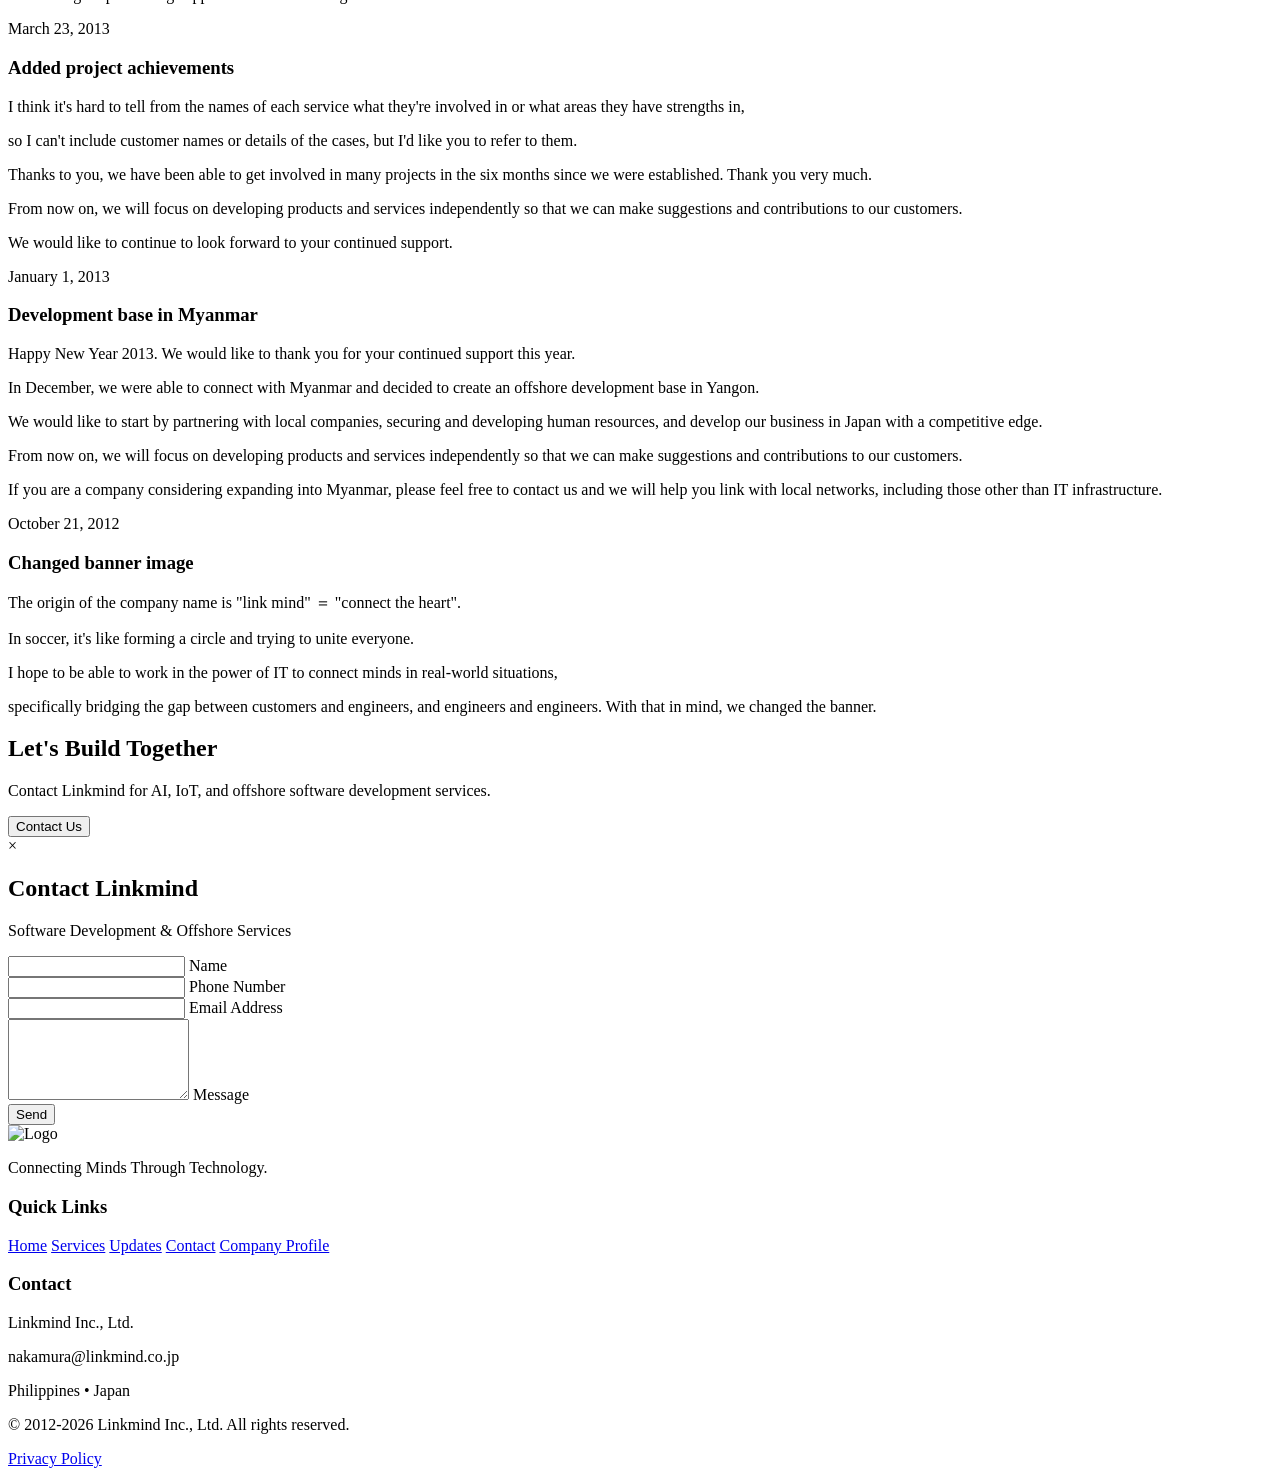
==== commit ce8f0c50: "adding /lm-its" ====
--- a/public/index.html
+++ b/public/index.html
@@ -5,7 +5,10 @@
     <meta charset="UTF-8" />
     <meta name="viewport" content="width=device-width, initial-scale=1.0" />
     <title>LinkMind IT Solutions</title>
-    <link rel="stylesheet" href="CSS/style.css" />
+    <link rel="icon" type="image/png" sizes="32x32" href="/lm-its/images/favicon-32.png">
+    <link rel="icon" type="image/png" sizes="16x16" href="/lm-its/images/favicon-16.png">
+    <link rel="apple-touch-icon" sizes="180x180" href="/lm-its/images/favicon-180.png">
+    <link rel="stylesheet" href="/lm-its/CSS/style.css" />
     <!-- Google Font -->
     <link href="https://fonts.googleapis.com/css2?family=Inter:wght@300;400;600&display=swap" rel="stylesheet">
     <link rel="stylesheet" href="https://cdnjs.cloudflare.com/ajax/libs/tabler-icons/3.35.0/tabler-icons.min.css">
@@ -17,7 +20,7 @@
     <header class="navbar">
 
         <a href="#hero">
-            <img src="images/linkmind_logo.png" class="logo" alt="Logo">
+            <img src="/lm-its/images/linkmind_logo.png" class="logo" alt="Logo">
         </a>
 
         <nav>
@@ -149,11 +152,11 @@
 
                     <h3>Company Information</h3>
                     <ul>
-                        <li><strong>Company Name:</strong> Linkmind Co., Ltd</li>
+                        <li><strong>Company Name:</strong> Linkmind Inc., Ltd</li>
                         <li><strong>Date of Establishment:</strong> October 10, 2012</li>
-                        <li><strong>Capital:</strong> 1,000,000 yen</li>
+                        <li><strong>Capital:</strong> 1,000,000 JPY</li>
                         <li><strong>Representative:</strong> Takashi Nakamura</li>
-                        <li><strong>Address:</strong> 4-40-12 Maekawa, Kawaguchi City, Saitama</li>
+                        <li><strong>Address:</strong> 4-40-12 Maekawa, Kawaguchi City, Saitama, JAPAN</li>
                         <li><strong>Contact:</strong> 080-1282-5854</li>
                     </ul>
 
@@ -602,7 +605,7 @@
                     </div>
 
                     <button type="submit" class="send-btn">
-                        Send Message
+                        <i class="ti ti-send" aria-hidden="true"></i> Send
                     </button>
 
                 </form>
@@ -622,7 +625,7 @@
 
             <div class="footer-brand">
 
-                <img src="images/linkmind_logo.png" class="footer-logo" alt="Logo">
+                <img src="/lm-its/images/linkmind_logo.png" class="footer-logo" alt="Logo">
 
                 <p>
                     Connecting Minds Through Technology.
@@ -656,7 +659,7 @@
 
                 <h3>Contact</h3>
 
-                <p>Linkmind Co., Ltd.</p>
+                <p>Linkmind Inc., Ltd.</p>
 
                 <p>nakamura@linkmind.co.jp</p>
 
@@ -672,10 +675,10 @@
         <div class="footer-bottom">
 
             <p>
-                © 2020 Linkmind Co., Ltd. All rights reserved.
+                © 2012-2026 Linkmind Inc., Ltd. All rights reserved.
             </p>
 
-            <a href="privacy.html">
+            <a href="/lm-its/privacy.html">
                 Privacy Policy
             </a>
 
@@ -689,15 +692,15 @@
         </div>
     </footer>
 
-    <script src="JS/fade_effect.js"></script>
-    <script src="JS/company_profile.js"></script>
-    <script src="JS/updates_toggle.js"></script>
-    <script src="JS/homeshrink_effect.js"></script>
-    <script src="JS/contact_modal.js"></script>
-    <script src="JS/contactForm.js"></script>
-    <script src="JS/show_toast.js"></script>
-    <script src="JS/services_modal.js"></script>
-    <script src="JS/theme_toggle.js"></script>
+    <script src="/lm-its/JS/fade_effect.js"></script>
+    <script src="/lm-its/JS/company_profile.js"></script>
+    <script src="/lm-its/JS/updates_toggle.js"></script>
+    <script src="/lm-its/JS/homeshrink_effect.js"></script>
+    <script src="/lm-its/JS/contact_modal.js"></script>
+    <script src="/lm-its/JS/contactForm.js"></script>
+    <script src="/lm-its/JS/show_toast.js"></script>
+    <script src="/lm-its/JS/services_modal.js"></script>
+    <script src="/lm-its/JS/theme_toggle.js"></script>
 
 </body>
 
